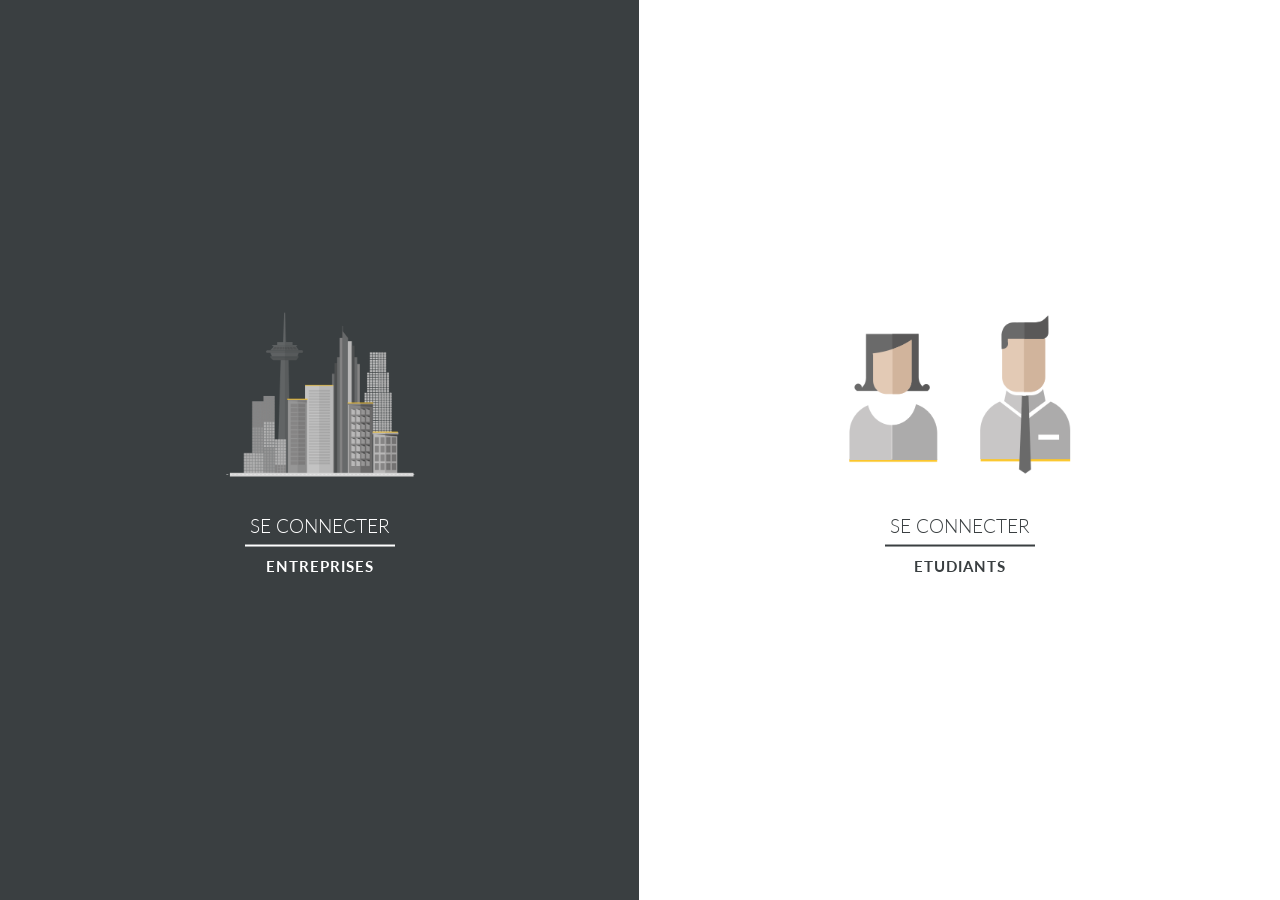
==== site web 3M/index.html @ 587c5fa6 "#1 init interface dossier composante utiliser (Design) dossier site web 3M (Interface Login)" ====
<!DOCTYPE html PUBLIC "-//W3C//DTD XHTML 1.0 Transitional//EN" "http://www.w3.org/TR/xhtml1/DTD/xhtml1-transitional.dtd">
<html xmlns="http://www.w3.org/1999/xhtml">

<head>
    <meta http-equiv="Content-Type" content="text/html; charset=utf-8" />
    <title>ENSAK CV</title>
    <link rel="stylesheet" type="text/css" href="css/login.css" />
    <link rel="stylesheet" type="text/css" href="css/component.css" />
    <script src="js/modernizr.custom.js"></script>
</head>

<body>
    
    <div class="container">
      <div id="splitlayout" class="splitlayout">
        <div class="intro">
          <div class="side side-left">
            <div class="intro-content">
              <div class="profile"><img src="images/flat/entreprise-login.png" alt="profile1"></div>
              <h1><span>SE CONNECTER</span><span>ENTREPRISES</span></h1>
            </div>
            <div class="overlay"></div>
          </div>
          <div class="side side-right">
            <div class="intro-content">
              <div class="profile"><img src="images/flat/etudiants-login.png" alt="profile2"></div>
              <h1><span>SE CONNECTER</span><span>ETUDIANTS</span></h1>
            </div>
            <div class="overlay"></div>
          </div>
        </div><!-- /intro -->
        <div class="page page-right">
          <div class="page-inner">
            <section>
              <h2>Se Connecter</h2>
              <p>Scenario archetype complementary responsive script pixel sidebar sitemap keep it simple. Complementary visuals footer CSS from alan cooper delightful.  Photoshop iconography simplicity user experience affordance narrative ascenders contour.  Slab serif interstitial skeuomorphism illustrator design by committee simplicity alan cooper eye tracking.  Typography contrast mental model typesetting affordance narrative from CSS. Retina simplicity design by committee typography oblique.</p>
              <p>Delightful ascenders contrast prototype. Ligature jakob nielsen user measure.  Ligature contrast glyph rule of thirds composition interstitial dribbble.  Mental model typography urbanized balance.  Resolution rounded corners IDEO constraints dribbble persona.  Portfolio sketch baseline 66-character line.  Usability testing mental model simplicity aspect ratio pencil type.  Usable sans-serif visualization leading prägnanz baseline pencil fireworks clarity omnigraffle.</p>
            </section>
          </div><!-- /page-inner -->
        </div><!-- /page-right -->
        <div class="page page-left">
          <div class="page-inner">
            <section>
              <h2>Se Connecter</h2>
              <p>Scenario archetype complementary responsive script pixel sidebar sitemap keep it simple. Complementary visuals footer CSS from alan cooper delightful.  Photoshop iconography simplicity user experience affordance narrative ascenders contour.  Slab serif interstitial skeuomorphism illustrator design by committee simplicity alan cooper eye tracking.  Typography contrast mental model typesetting affordance narrative from CSS. Retina simplicity design by committee typography oblique.</p>
              <p>Delightful ascenders contrast prototype. Ligature jakob nielsen user measure.  Ligature contrast glyph rule of thirds composition interstitial dribbble.  Mental model typography urbanized balance.  Resolution rounded corners IDEO constraints dribbble persona.  Portfolio sketch baseline 66-character line.  Usability testing mental model simplicity aspect ratio pencil type.  Usable sans-serif visualization leading prägnanz baseline pencil fireworks clarity omnigraffle.</p>
            </section>
          </div><!-- /page-inner -->
        </div><!-- /page-left -->
        <a href="#" class="back back-right" title="back to intro">&rarr;</a>
        <a href="#" class="back back-left" title="back to intro">&larr;</a>
      </div><!-- /splitlayout -->
    </div><!-- /container -->
    <script src="js/classie.js"></script>
    <script src="js/cbpSplitLayout.js"></script>
</body>
</html>
---- site web 3M/css/login.css ----
/* General Blueprint Style */
@import url(http://fonts.googleapis.com/css?family=Lato:300,400,700);
@font-face {
	font-family: 'bpicons';
	src:url('../fonts/bpicons/bpicons.eot');
	src:url('../fonts/bpicons/bpicons.eot?#iefix') format('embedded-opentype'),
		url('../fonts/bpicons/bpicons.woff') format('woff'),
		url('../fonts/bpicons/bpicons.ttf') format('truetype'),
		url('../fonts/bpicons/bpicons.svg#bpicons') format('svg');
	font-weight: normal;
	font-style: normal;
} /* Made with http://icomoon.io/ */

*, *:after, *:before { -webkit-box-sizing: border-box; -moz-box-sizing: border-box; box-sizing: border-box; }
body, html { font-size: 100%; padding: 0; margin: 0;}

/* Clearfix hack by Nicolas Gallagher: http://nicolasgallagher.com/micro-clearfix-hack/ */
.clearfix:before, .clearfix:after { content: " "; display: table; }
.clearfix:after { clear: both; }

body {
    font-family: 'Lato', Calibri, Arial, sans-serif;
    color: #fff;
    background: #333;
}

a {
	color: #ccc;
	text-decoration: none;
}

a:hover {
	color: #000;
}

.codropsheader {
	width: 100%;
	margin: 0 auto;
	text-align: left;
	padding: 1.4em;
	opacity: 0.7;
	visibility: visible;
	-webkit-transition: opacity 0.3s;
	transition: opacity 0.3s;
}

.codropsheader h1 {
	font-size: 2.125em;
	line-height: 1.3;
	margin: 0 0 0.6em 0;
	float: left;
	font-weight: 400;
}

.codropsheader > span {
	display: block;
	position: relative;
	z-index: 9999;
	font-weight: 700;
	text-transform: uppercase;
	letter-spacing: 0.5em;
	padding: 0 0 0.6em 0.1em;
}

.codropsheader > span span:after {
	width: 30px;
	height: 30px;
	left: -12px;
	font-size: 50%;
	top: -8px;
	font-size: 75%;
	position: relative;
}

.codropsheader > span span:hover:before {
	content: attr(data-content);
	text-transform: none;
	text-indent: 0;
	letter-spacing: 0;
	font-weight: 300;
	font-size: 110%;
	padding: 0.8em 1em;
	line-height: 1.2;
	text-align: left;
	left: auto;
	margin-left: 4px;
	position: absolute;
	color: #47a3da;
	background: #fff;
}

.codropsheader nav {
	float: left;
	text-align: center;
	margin-left: 1.5em;
	display: block;
}

.codropsheader nav a {
	display: inline-block;
	position: relative;
	text-align: left;
	width: 2.5em;
	height: 2.5em;
	background: #47a3da;
	border-radius: 50%;
	margin: 0 0.1em;
	border: 3px solid #fff;
}

.codropsheader nav a > span {
	display: none;
}

.codropsheader nav a:hover:before {
	content: attr(data-info);
	color: #fff;
	position: absolute;
	width: 600%;
	top: 120%;
	text-align: right;
	right: 0;
	pointer-events: none;
}

.codropsheader nav a:hover {
	background: #fff;
}

.bp-icon:after {
	font-family: 'bpicons';
	speak: none;
	font-style: normal;
	font-weight: normal;
	font-variant: normal;
	text-transform: none;
	text-align: center;
	color: #fff;
	-webkit-font-smoothing: antialiased;
}

.codropsheader nav .bp-icon:after {
	position: absolute;
	top: 0;
	left: 0;
	width: 100%;
	height: 100%;
	line-height: 2;
	text-indent: 0;
}

.codropsheader nav a:hover:after {
	color: #47a3da;
}

.bp-icon-next:after {
	content: "\e000";
}
.bp-icon-drop:after {
	content: "\e001";
}
.bp-icon-archive:after {
	content: "\e002";
}
.bp-icon-about:after {
	content: "\e003";
}
.bp-icon-prev:after {
	content: "\e004";
}

.demos {
	display: inline-block;
	line-height: 2.4em;
	margin-left: 1em;
	float: right;
}

.demos a {
	display: inline-block;
	color: #fff;
	margin: 0 0.5em;
}

.demos a:hover,
.demos a:focus,
.demos a.current {
	color: rgba(0,0,0,.4);
}

@media screen and (max-width: 73.375em) {
	.codropsheader {
		text-align: center;
	}
	.codropsheader h1,
	.codropsheader nav,
	.demos {
		float: none;
		margin: 0 auto;
		padding: 0.15em 0;
	}
	.codropsheader > span {
		padding: 0;
	}
	.codropsheader > span span:after {
		display: none;
	}
}

@media screen and (max-height: 30.25em) {
	.codropsheader nav { display: none; }
}
---- site web 3M/css/component.css ----
html, body, 
.container {
	position: relative;
	width: 100%;
	height: 100%;
}

body {
	overflow-y: scroll;
	background: #333;
}

.splitlayout {
	position: relative;
	overflow-x: hidden;
	min-height: 100%;
	width: 100%;
}

/* Intro sides */
.side {
	position: fixed;
	top: 0;
	z-index: 100;
	width: 50%;
	height: 100%;
	text-align: center;
	-webkit-backface-visibility: hidden;
}

.open-left .side,
.open-right .side {
	cursor: default;
}

.overlay {
	position: absolute;
	top: 0;
	left: 0;
	z-index: 499;
	visibility: hidden;
	width: 100%;
	height: 100%;
	opacity: 0;
}

.side-left .overlay {
	background: rgba(0,0,0,0.7);
}

.side-right .overlay {
	background: rgba(0,0,0,0.3);
}

.side-left {
	left: 0;
	background: #3a3f41;
	color: #fff;
	outline: 1px solid #3a3f41; /* avoid gap */
}

.side-right {
	right: 0;
	background: #fff;
	color: #3a3f41;
	outline: 1px solid #fff; /* avoid gap */
}

/* Intro content, profile image and name, back button */
.intro-content {
	position: absolute;
	top: 50%;
	left: 50%;
	padding: 0 1em;
	width: 50%;
	cursor: pointer;
	-webkit-transform: translateY(-50%) translateX(-50%);
	transform: translateY(-50%) translateX(-50%);
}

.profile {
	margin: 0 auto;
	width: 300px;
	height: 200px;
}

.profile img {
	max-width: 100%;
}

.intro-content h1 > span {
	display: block;
	white-space: nowrap;
}

.intro-content h1 > span:first-child {
	font-weight: 300;
	text-align: center;
}

.intro-content h1 > span:nth-child(2) {
	position: relative;
	margin-top: 0.5em;
	padding: 0.8em;
	text-transform: uppercase;
	letter-spacing: 1px;
	font-size: 0.8em;
}

.intro-content h1 > span:nth-child(2):before {
	position: absolute;
	top: 0;
	left: 25%;
	width: 50%;
	height: 2px;
	background: #fff;
	content: '';
}

.side-right .intro-content h1 > span:nth-child(2):before {
	background: #3a3f41;
}

.back {
	position: fixed;
	top: 2.6em;
	z-index: 500;
	display: block;
	visibility: hidden;
	width: 50px;
	height: 50px;
	border-radius: 50%;
	text-align: center;
	font-size: 22px;
	line-height: 44px;
	opacity: 0;
	pointer-events: none;
	color: #ad9400;
}

.mobile-layout .back { /* fixed positioning will make this not clickable after scrolling on some mobile devices */
	position: absolute;
}

.back-left {
	left: 12.5%;
	-webkit-transform: translateX(-50%);
	transform: translateX(-50%);
	color: #ad9400;
}

.back-right {
	right: 12.5%;
	-webkit-transform: translateX(50%);
	transform: translateX(50%);
	color: #ad9400;
}
.back:hover {
	color: #d6be33;
}
.open-right .back-left,
.open-left .back-right {
	visibility: visible;
	opacity: 1;
	-webkit-transition-delay: 0.3s;
	transition-delay: 0.3s;
	pointer-events: auto;
}


/* Pages */
.page {
	position: relative;
	top: 0;
	overflow: auto;
	min-height: 100%;
	width: 75%;
	height: auto;
	font-size: 1.4em;
	-webkit-backface-visibility: hidden;
}

.page-right {
	left: 25%;
	outline: 5px solid #dedfdf; /* avoid rounding gaps */
	background: #dedfdf;
	color: #3a3f41;
	-webkit-transform: translateX(100%);
	transform: translateX(100%);
}

.splitlayout.open-right {
	background: #dedfdf;
}

.page-left {
	left: 0;
	outline: 5px solid #5d5f60; /* avoid rounding gaps */
	background: #5d5f60;
	color: #fff;
	text-align: right;
	-webkit-transform: translateX(-100%);
	transform: translateX(-100%);
}

.splitlayout.open-left {
	background: #5d5f60;
}

/* Inner page content */
.page-inner {
	padding: 2em;
}

.page-inner section {
	padding-bottom: 1em;
}

.page-inner h2 {
	margin: 0 0 1em 0;
	font-weight: 300;
	font-size: 2.4em;
}

.page-inner p {
	font-weight: 300;
	font-size: 1.2em;
}

/* All transitions */
.side,
.page {
	-webkit-transition: -webkit-transform 0.6s;
	transition: transform 0.6s;
}

.overlay {
	-webkit-transition: opacity 0.6s, visibility 0.1s 0.6s;
	transition: opacity 0.6s, visibility 0.1s 0.6s;
}

.intro-content {
	-webkit-transition: -webkit-transform 0.6s, top 0.6s;
	transition: transform 0.6s, top 0.6s;
}

.intro-content h1,
.back {
	-webkit-transition: opacity 0.3s;
	transition: opacity 0.3s;
}

/* Open and close */

/* We need to set the position and overflow for the respective page scroll */
.reset-layout .page,
.splitlayout.open-right .page-left,
.splitlayout.open-left .page-right,
.splitlayout.close-right .page-left,
.splitlayout.close-left .page-right {
	position: absolute;
	overflow: hidden;
	height: 100%;
}

.splitlayout.open-right .page-right,
.splitlayout.open-left .page-left {
	position: relative;
	overflow: auto;
	height: auto;
}

.open-right .side-left .overlay,
.open-left .side-right .overlay {
	visibility: visible;
	opacity: 1;
	-webkit-transition: opacity 0.6s;
	transition: opacity 0.6s;
}

/* Right side open */
.open-right .side-left {
	-webkit-transform: translateX(-60%);
	transform: translateX(-60%);
}

.open-right .side-right {
	z-index: 200;
	-webkit-transform: translateX(-150%);
	transform: translateX(-150%);
}

.close-right .side-right {
	z-index: 200;
}

.open-right .side-right .intro-content {
	-webkit-transform: translateY(-50%) translateX(0%) scale(0.6);
	transform: translateY(-50%) translateX(0%) scale(0.6);
}

.open-right .page-right {
	-webkit-transform: translateX(0%);
	transform: translateX(0%);
}

/* Left side open */
.open-left .side-right {
	-webkit-transform: translateX(60%);
	transform: translateX(60%);
}

.open-left .side-left {
	z-index: 200;
	-webkit-transform: translateX(150%);
	transform: translateX(150%);
}

.close-left .side-left {
	z-index: 200;
}

.open-left .side-left .intro-content {
	-webkit-transform: translateY(-50%) translateX(-100%) scale(0.6);
	transform: translateY(-50%) translateX(-100%) scale(0.6);
}

.open-left .codropsheader {
	opacity: 0;
	visibility: hidden;
	-webkit-transition: opacity 0.3s, visibility 0.1s 0.3s;
	transition: opacity 0.3s, visibility 0.1s 0.3s;
}

.open-left .page-left {
	-webkit-transform: translateX(0%);
	transform: translateX(0%);
}

/* Media Queries */
@media screen and (max-width: 83em) {
	.intro-content { font-size: 60%; }
}

@media screen and (max-width: 58em) {
	body { font-size: 90%; }
}

@media screen and (max-width: 49.4375em) {
	.open-right .side-right {
		-webkit-transform: translateX(-175%);
		transform: translateX(-175%);
	}

	.open-right .side-left {
		-webkit-transform: translateX(-100%);
		transform: translateX(-100%);
	}

	.open-left .side-right {
		-webkit-transform: translateX(100%);
		transform: translateX(100%);
	}

	.open-left .side-left {
		-webkit-transform: translateX(175%);
		transform: translateX(175%);
	}

	.page {
		width: 100%;
	}

	.page-right {
		left: 0;
		padding-left: 15%;
	}

	.page-left {
		padding-right: 15%;
	}

	.intro-content {
		width: 100%;
	}

	.open-right .side-right .intro-content {
		top: 100%;
		-webkit-transform: translateY(-150px) translateX(-12.5%) scale(0.5);
		transform: translateY(-150px) translateX(-12.5%) scale(0.5);
	}

	.open-left .side-left .intro-content {
		top: 100%;
		-webkit-transform: translateY(-150px) translateX(-87.5%) scale(0.5);
		transform: translateY(-150px) translateX(-87.5%) scale(0.5);
	}

	.open-right .intro-content h1,
	.open-left .intro-content h1 {
		opacity: 0;
	}

	.back-left {
		left: 6.25%;
	}

	.back-right {
		right: 6.25%;
	}
}

@media screen and (max-width: 42.5em) {
	body { font-size: 80%; }
	.intro-content { font-size: 50%; }
}

@media screen and (max-height: 41.125em) {
	.intro-content {
		-webkit-transform: translateY(-25%) translateX(-50%);
		transform: translateY(-25%) translateX(-50%);
	}
}

@media screen and (max-width: 39.375em) {
	.intro-content .profile { -webkit-transform: scale(0.5); transform: scale(0.5); }
}

@media screen and (max-width: 320px) {
	body { font-size: 70%; }
}
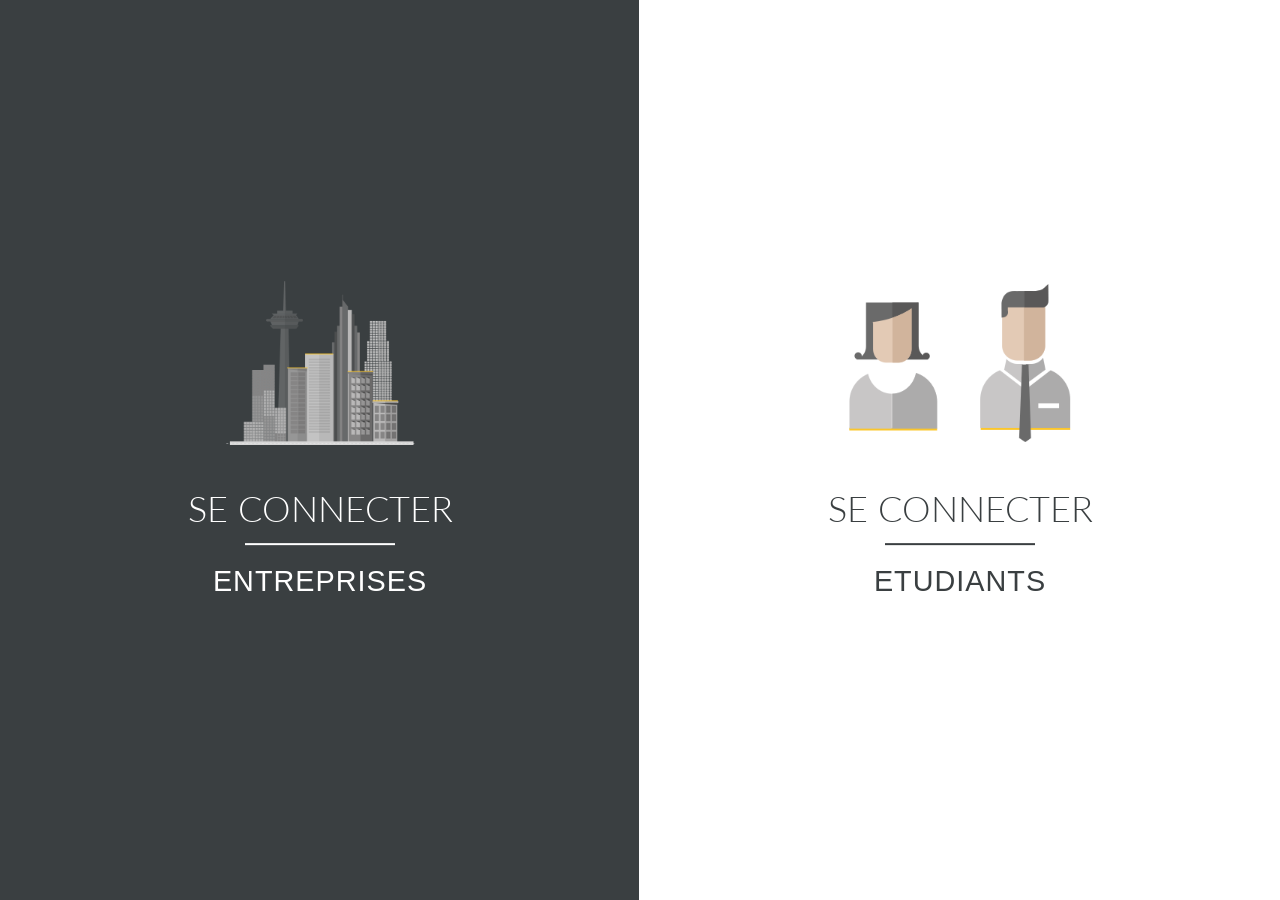
==== commit e1382a2d: "#2 interface" ====
--- a/site web 3M/index.html
+++ b/site web 3M/index.html
@@ -4,14 +4,16 @@
 <head>
     <meta http-equiv="Content-Type" content="text/html; charset=utf-8" />
     <title>ENSAK CV</title>
+    <link rel="stylesheet" type="text/css" href="dist/css/bootstrap.css" />
     <link rel="stylesheet" type="text/css" href="css/login.css" />
     <link rel="stylesheet" type="text/css" href="css/component.css" />
+    <link rel="stylesheet" type="text/css" href="css/style.css" />
     <script src="js/modernizr.custom.js"></script>
 </head>
 
 <body>
     
-    <div class="container">
+    <div class="container-login">
       <div id="splitlayout" class="splitlayout">
         <div class="intro">
           <div class="side side-left">
@@ -32,25 +34,80 @@
         <div class="page page-right">
           <div class="page-inner">
             <section>
-              <h2>Se Connecter</h2>
-              <p>Scenario archetype complementary responsive script pixel sidebar sitemap keep it simple. Complementary visuals footer CSS from alan cooper delightful.  Photoshop iconography simplicity user experience affordance narrative ascenders contour.  Slab serif interstitial skeuomorphism illustrator design by committee simplicity alan cooper eye tracking.  Typography contrast mental model typesetting affordance narrative from CSS. Retina simplicity design by committee typography oblique.</p>
-              <p>Delightful ascenders contrast prototype. Ligature jakob nielsen user measure.  Ligature contrast glyph rule of thirds composition interstitial dribbble.  Mental model typography urbanized balance.  Resolution rounded corners IDEO constraints dribbble persona.  Portfolio sketch baseline 66-character line.  Usability testing mental model simplicity aspect ratio pencil type.  Usable sans-serif visualization leading prägnanz baseline pencil fireworks clarity omnigraffle.</p>
+              <div class="col-lg-3"></div>
+              <div class="col-lg-6">
+                <h2>Se Connecter</h2>
+                <form class="form-horizontal">
+                  <fieldset>
+                    <div class="form-group">
+                      <div class="input-group">
+                        <input class="form-control" name="username" id="username" type="text" value="" tabindex="1" placeholder="Username">
+                        <span class="input-group-addon">
+                          <span class="glyphicon glyphicon-user"></span>
+                        </span>
+                      </div>
+                    </div>
+                    <div class="form-group">
+                      <div class="input-group">
+                        <input class="form-control" name="password" id="password" type="password" value="" tabindex="1" placeholder="Password">
+                        <span class="input-group-addon">
+                          <span class="glyphicon glyphicon-user"></span>
+                        </span>
+                      </div>
+                    </div>
+                    <div class="form-group">
+                      <div class="col-lg-offset-6">
+                        <button type="submit" class="btn btn-valide">Se connecter</button>
+                      </div>
+                    </div>
+                  </fieldset>
+                </form>
+              </div>
             </section>
           </div><!-- /page-inner -->
         </div><!-- /page-right -->
+
         <div class="page page-left">
           <div class="page-inner">
             <section>
-              <h2>Se Connecter</h2>
-              <p>Scenario archetype complementary responsive script pixel sidebar sitemap keep it simple. Complementary visuals footer CSS from alan cooper delightful.  Photoshop iconography simplicity user experience affordance narrative ascenders contour.  Slab serif interstitial skeuomorphism illustrator design by committee simplicity alan cooper eye tracking.  Typography contrast mental model typesetting affordance narrative from CSS. Retina simplicity design by committee typography oblique.</p>
-              <p>Delightful ascenders contrast prototype. Ligature jakob nielsen user measure.  Ligature contrast glyph rule of thirds composition interstitial dribbble.  Mental model typography urbanized balance.  Resolution rounded corners IDEO constraints dribbble persona.  Portfolio sketch baseline 66-character line.  Usability testing mental model simplicity aspect ratio pencil type.  Usable sans-serif visualization leading prägnanz baseline pencil fireworks clarity omnigraffle.</p>
+              <div class="col-lg-3"></div>
+              <div class="col-lg-6">
+                <h2>Se Connecter</h2>
+                <form class="form-horizontal">
+                  <fieldset>
+                    <div class="form-group">
+                      <div class="input-group">
+                        <input class="form-control" name="username" id="username" type="text" value="" tabindex="1" placeholder="Username">
+                        <span class="input-group-addon">
+                          <span class="glyphicon glyphicon-user"></span>
+                        </span>
+                      </div>
+                    </div>
+                    <div class="form-group">
+                      <div class="input-group">
+                        <input class="form-control" name="password" id="password" type="password" value="" tabindex="1" placeholder="Password">
+                        <span class="input-group-addon">
+                          <span class="glyphicon glyphicon-user"></span>
+                        </span>
+                      </div>
+                    </div>
+                    <div class="form-group">
+                      <div class="col-lg-offset-6">
+                        <button type="submit" class="btn btn-valide">Se connecter</button>
+                      </div>
+                    </div>
+                  </fieldset>
+                </form>
+              </div>
             </section>
           </div><!-- /page-inner -->
         </div><!-- /page-left -->
+
         <a href="#" class="back back-right" title="back to intro">&rarr;</a>
         <a href="#" class="back back-left" title="back to intro">&larr;</a>
       </div><!-- /splitlayout -->
     </div><!-- /container -->
+    
     <script src="js/classie.js"></script>
     <script src="js/cbpSplitLayout.js"></script>
 </body>
--- a/site web 3M/css/login.css
+++ b/site web 3M/css/login.css
@@ -1,4 +1,4 @@
-/* General Blueprint Style */
+
 @import url(http://fonts.googleapis.com/css?family=Lato:300,400,700);
 @font-face {
 	font-family: 'bpicons';
@@ -9,12 +9,12 @@
 		url('../fonts/bpicons/bpicons.svg#bpicons') format('svg');
 	font-weight: normal;
 	font-style: normal;
-} /* Made with http://icomoon.io/ */
+} 
 
 *, *:after, *:before { -webkit-box-sizing: border-box; -moz-box-sizing: border-box; box-sizing: border-box; }
 body, html { font-size: 100%; padding: 0; margin: 0;}
 
-/* Clearfix hack by Nicolas Gallagher: http://nicolasgallagher.com/micro-clearfix-hack/ */
+
 .clearfix:before, .clearfix:after { content: " "; display: table; }
 .clearfix:after { clear: both; }
 
--- a/site web 3M/css/component.css
+++ b/site web 3M/css/component.css
@@ -1,5 +1,5 @@
 html, body, 
-.container {
+.container-login {
 	position: relative;
 	width: 100%;
 	height: 100%;
@@ -136,6 +136,10 @@
 	opacity: 0;
 	pointer-events: none;
 	color: #ad9400;
+	-webkit-transition: all 0.4s ease-out;
+	-moz-transition: all 0.4s ease-out;
+	-ms-transition: all 0.4s ease-out;
+	-o-transition: all 0.4s ease-out;
 }
 
 .mobile-layout .back { /* fixed positioning will make this not clickable after scrolling on some mobile devices */
@@ -157,6 +161,7 @@
 }
 .back:hover {
 	color: #d6be33;
+	text-decoration: none;
 }
 .open-right .back-left,
 .open-left .back-right {
@@ -173,7 +178,7 @@
 	position: relative;
 	top: 0;
 	overflow: auto;
-	min-height: 100%;
+	min-height: 1000px;
 	width: 75%;
 	height: auto;
 	font-size: 1.4em;
@@ -220,6 +225,7 @@
 	margin: 0 0 1em 0;
 	font-weight: 300;
 	font-size: 2.4em;
+	text-align: center;
 }
 
 .page-inner p {
--- a/site web 3M/css/style.css
+++ b/site web 3M/css/style.css
@@ -0,0 +1,303 @@
+@charset "utf-8";
+/* CSS Document */
+
+::-webkit-selection { color: white;  background: #333333; }
+::-ms-selection { color: white;  background: #333333; }
+::-o-selection { color: white;  background: #333333; }
+::-moz-selection { color: white;  background: #333333; }
+::selection      { color: white;  background: #333333; } 
+
+
+
+
+/*
+colors 
+grie dark : 3a3f41;
+grie soft : 5d5f60;
+dedfdf
+yellow dark : 009a7e;
+yellow soft : 00be9c;
+*/
+
+/********************* login page ***************************/
+
+.page form {
+	margin-top: 150px;
+}
+.page form .form-control {
+	-webkit-transition: all 0.4s ease-out;
+	-moz-transition: all 0.4s ease-out;
+	-ms-transition: all 0.4s ease-out;
+	-o-transition: all 0.4s ease-out;
+}
+/* right side */
+.page-right .form-control:focus {
+	border-color: #3a3f41;
+}
+.page-right .form-group input:focus:invalid {
+	border-color: #5d5f60;
+}
+.page-right .form-group input:focus:valid {
+	border-color: #3a3f41;
+}
+
+.page-right .btn-valide {
+	text-align: center;
+	width: 100%;
+	background-color: #3a3f41;
+	color: #ffffff;
+	border-radius: 0px;
+	-webkit-transition: all 0.4s ease-out;
+	-moz-transition: all 0.4s ease-out;
+	-ms-transition: all 0.4s ease-out;
+	-o-transition: all 0.4s ease-out;
+}
+
+.page-right .btn-valide:hover {
+	background-color: #5d5f60;
+	color: #ffffff;
+}
+.page-right .input-group-addon {
+  color: #ffffff;
+  background-color: #3a3f41;
+  border: 1px solid #3a3f41;
+}
+
+/* left side */
+.page-left .form-control:focus {
+	border-color: #00be9c;
+}
+.page-left .form-group input:focus:invalid {
+	border-color: #3a3f41;
+}
+.page-left .form-group input:focus:valid {
+	border-color: #00be9c;
+}
+
+.page-left .btn-valide {
+	text-align: center;
+	width: 100%;
+	background-color: #00be9c;
+	color: #ffffff;
+	border-radius: 0px;
+	-webkit-transition: all 0.4s ease-out;
+	-moz-transition: all 0.4s ease-out;
+	-ms-transition: all 0.4s ease-out;
+	-o-transition: all 0.4s ease-out;
+}
+
+.page-left .btn-valide:hover {
+	background-color: #009a7e;
+	color: #ffffff;
+}
+.page-left .input-group-addon {
+  color: #ffffff;
+  background-color: #00be9c;
+  border: 1px solid #00be9c;
+}
+
+/********** side-bar style ************/
+#wrapper {
+  	padding-left: 300px;
+  	transition: all 0.4s ease 0s;
+}
+
+#sidebar-wrapper {
+  	margin-left: -300px;
+  	left: 300px;
+  	width: 300px;
+  	background: #3a3f41;
+  	position: fixed;
+  	height: 100%;
+  	overflow-y: auto;
+  	z-index: 1000;
+  	-webkit-transition-duration: 1.0s;
+    -moz-transition-duration: 1.0s;
+    -o-transition-duration: 1.0s;
+    transition-duration: 1.0s;
+  	transition: all 1.0s ease 0s;
+}
+#page-content-wrapper {
+  	width: 100%;
+}
+.sidebar-nav {
+  	padding: 0px 0px;
+}
+.sidebar-menu {
+  	margin: 5px 0px;
+  	width: 100%;
+}
+
+
+.content-header {
+  	height: 65px;
+  	line-height: 65px;
+  	display: none;
+}
+
+.content-header h1 {
+  	margin: 0;
+  	margin-left: 20px;
+  	line-height: 65px;
+  	display: none;
+}
+.info {
+	text-align: center;
+	color: #ffffff;
+}
+.info .profile {
+	width: 100%;
+	height: auto;
+	padding: 20px;
+	padding-bottom: 5px;
+}
+.info .profile img {
+	width: 100%;
+	height: 100%;
+	border-radius: 50%;
+	border: 5px solid #5d5f60;
+}
+.info h3.name-header {
+	color: #dedfdf;
+}
+#menu-toggle {
+  	display: none;
+}
+
+.inset {
+	
+  	padding: 20px;
+}
+
+@media (max-width:767px) {
+
+	#wrapper {
+	  padding-left: 0;
+	}
+
+	#sidebar-wrapper {
+	  left: 0;
+	}
+
+	#wrapper.active {
+	  position: relative;
+	  left: 300px;
+	}
+
+	#wrapper.active #sidebar-wrapper {
+	  left: 300px;
+	  width: 300px;
+	  -webkit-transition-duration: 1.0s;
+	    -moz-transition-duration: 1.0s;
+	    -o-transition-duration: 1.0s;
+	    transition-duration: 1.0s;
+	  transition: all 1.0s ease 0s;
+	}
+	.content-header {
+	  display: inline-block;
+	}
+
+	.content-header h1 {
+	  display: inline-block;
+	}
+	#menu-toggle {
+	  display: inline-block;
+	}
+
+	.inset {
+	  padding: 15px;
+	}
+
+}
+
+
+/********************* admin login page ************************/
+
+
+body.login-body {
+	min-height: 600px;
+	background-image: url(../images/login-background.jpg);
+	background-position: center center;
+	background-repeat: no-repeat;
+	-webkit-background-size: cover;
+	-moz-background-size: cover;
+	-o-background-size: cover;
+	background-size: cover;
+	background-attachment: fixed;
+}
+
+.login-content .logo-banner {
+	font-family: "AvenirLT-Roman","Helvetica Neue",Helvetica,Arial,sans-serif;
+	margin-top: 30px;
+	height: 50px;
+}
+.login-content .logo-banner img {
+	height: 100%;
+	width: auto;
+}
+
+.login-content .form-content {
+	margin-left: auto;
+	margin-right: auto;
+}
+
+.login-content .login {
+	width: 600px;
+	margin-top: 100px;
+	-webkit-border-radius: 4px;
+	-moz-border-radius: 4px;
+	-ms-border-radius: 4px;
+	-o-border-radius: 4px;
+	border-radius: 4px;
+	-webkit-box-shadow: 0 1px 1px rgba(0,0,0,0.1);
+	-moz-box-shadow: 0 1px 1px rgba(0,0,0,0.1);
+	box-shadow: 0 1px 1px rgba(0,0,0,0.1);
+	background: #fff;
+	padding: 20px 40px 60px 40px;
+	display: table;
+}
+.forget-pass-content .forget-pass {
+	padding: 20px 40px 56px 40px;
+}
+.login-content a {
+	color: #948b7d;
+}
+.login-content a:hover {
+	cursor: pointer;
+	color: #554e44;
+	text-decoration: none;
+}
+.form-group input:focus:invalid {
+	border-color: #e1dcd3;
+}
+.form-group input:focus:valid {
+	border-color: #00be9c;
+}
+.btn {
+	-webkit-transition: all 0.4s ease-out;
+	-moz-transition: all 0.4s ease-out;
+	-ms-transition: all 0.4s ease-out;
+	-o-transition: all 0.4s ease-out;
+}
+.btn-submit {
+	text-align: center;
+	width: 100%;
+	background-color: #00be9c;
+	color: #ffffff;
+	border-radius: 0px;
+}
+.btn-submit:hover,
+.btn-submit:focus {
+	background-color: #009a7e;
+	color: #ffffff;
+}
+.login-body h1,
+.login-body h2 {
+	color: #00be9c;
+}
+
+footer {
+	margin-top: 65px;
+	padding: 20px 0px;
+	color: #ffffff;
+}
